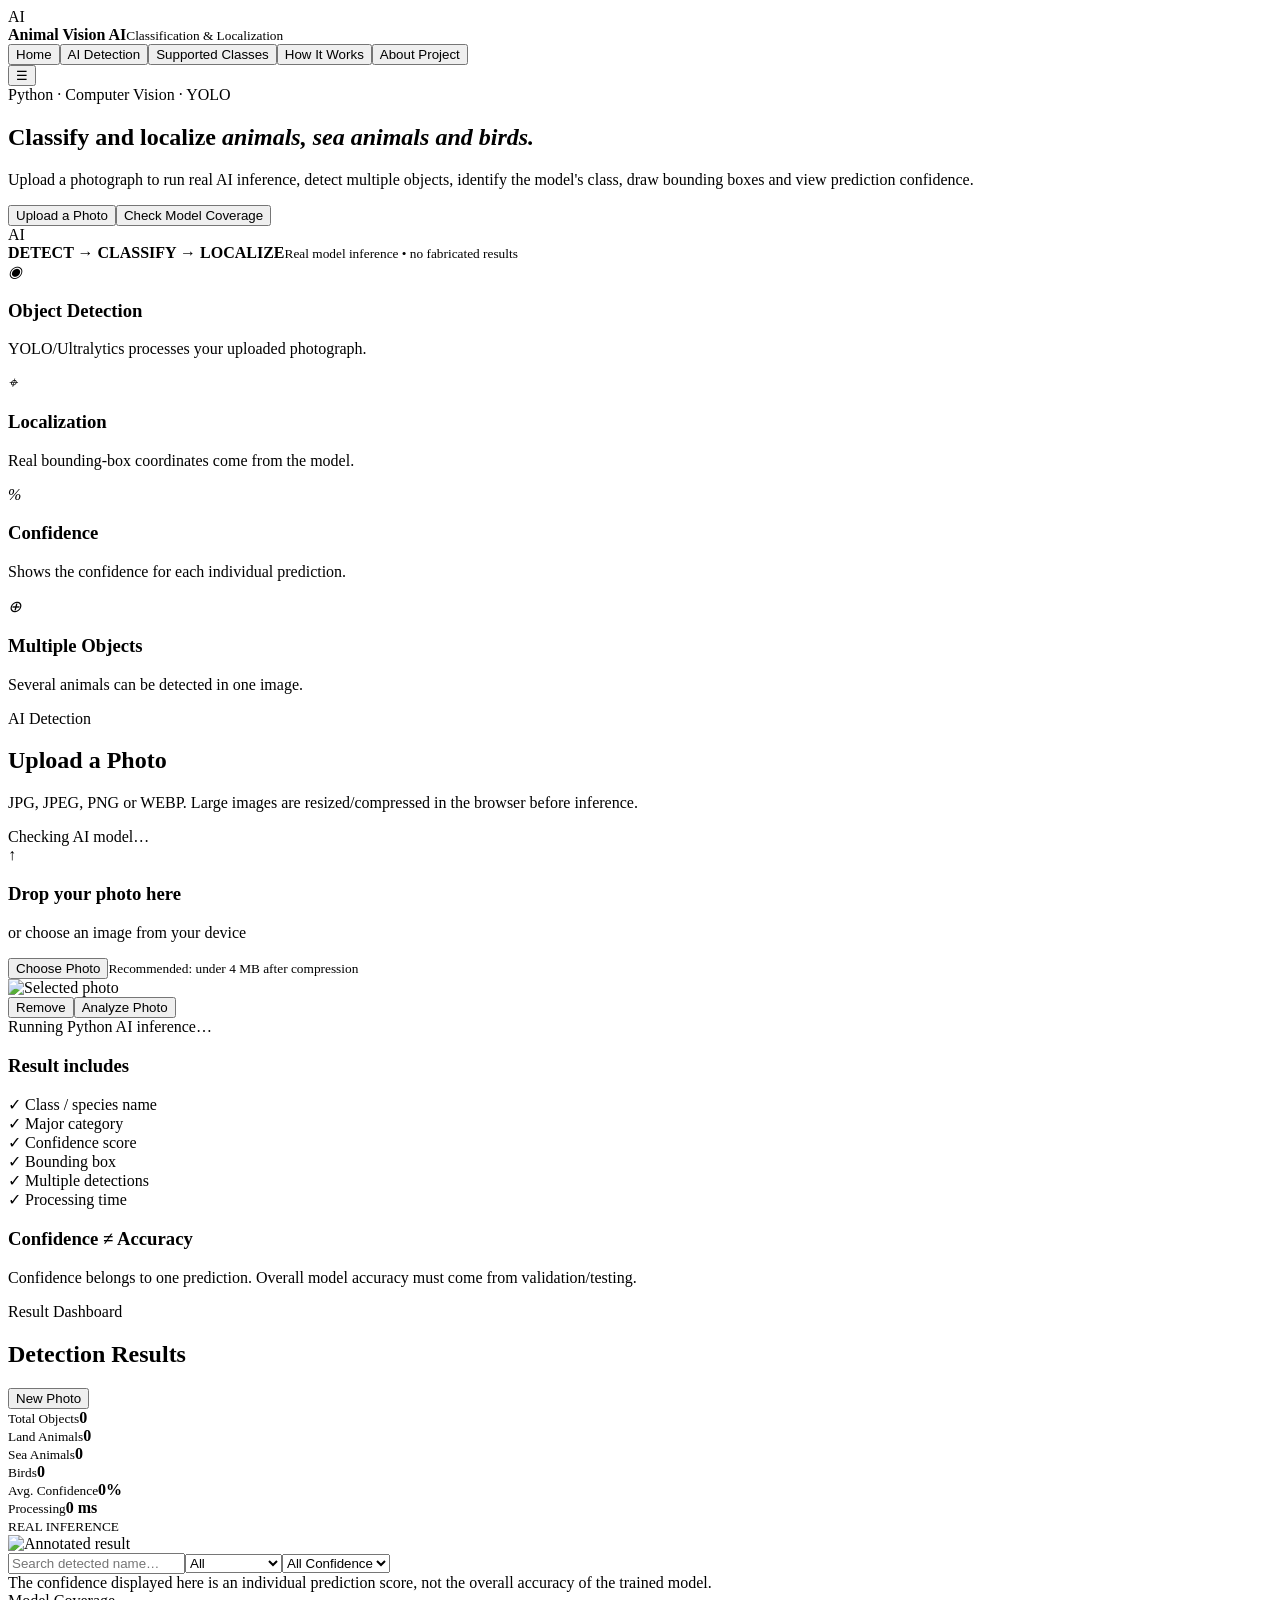
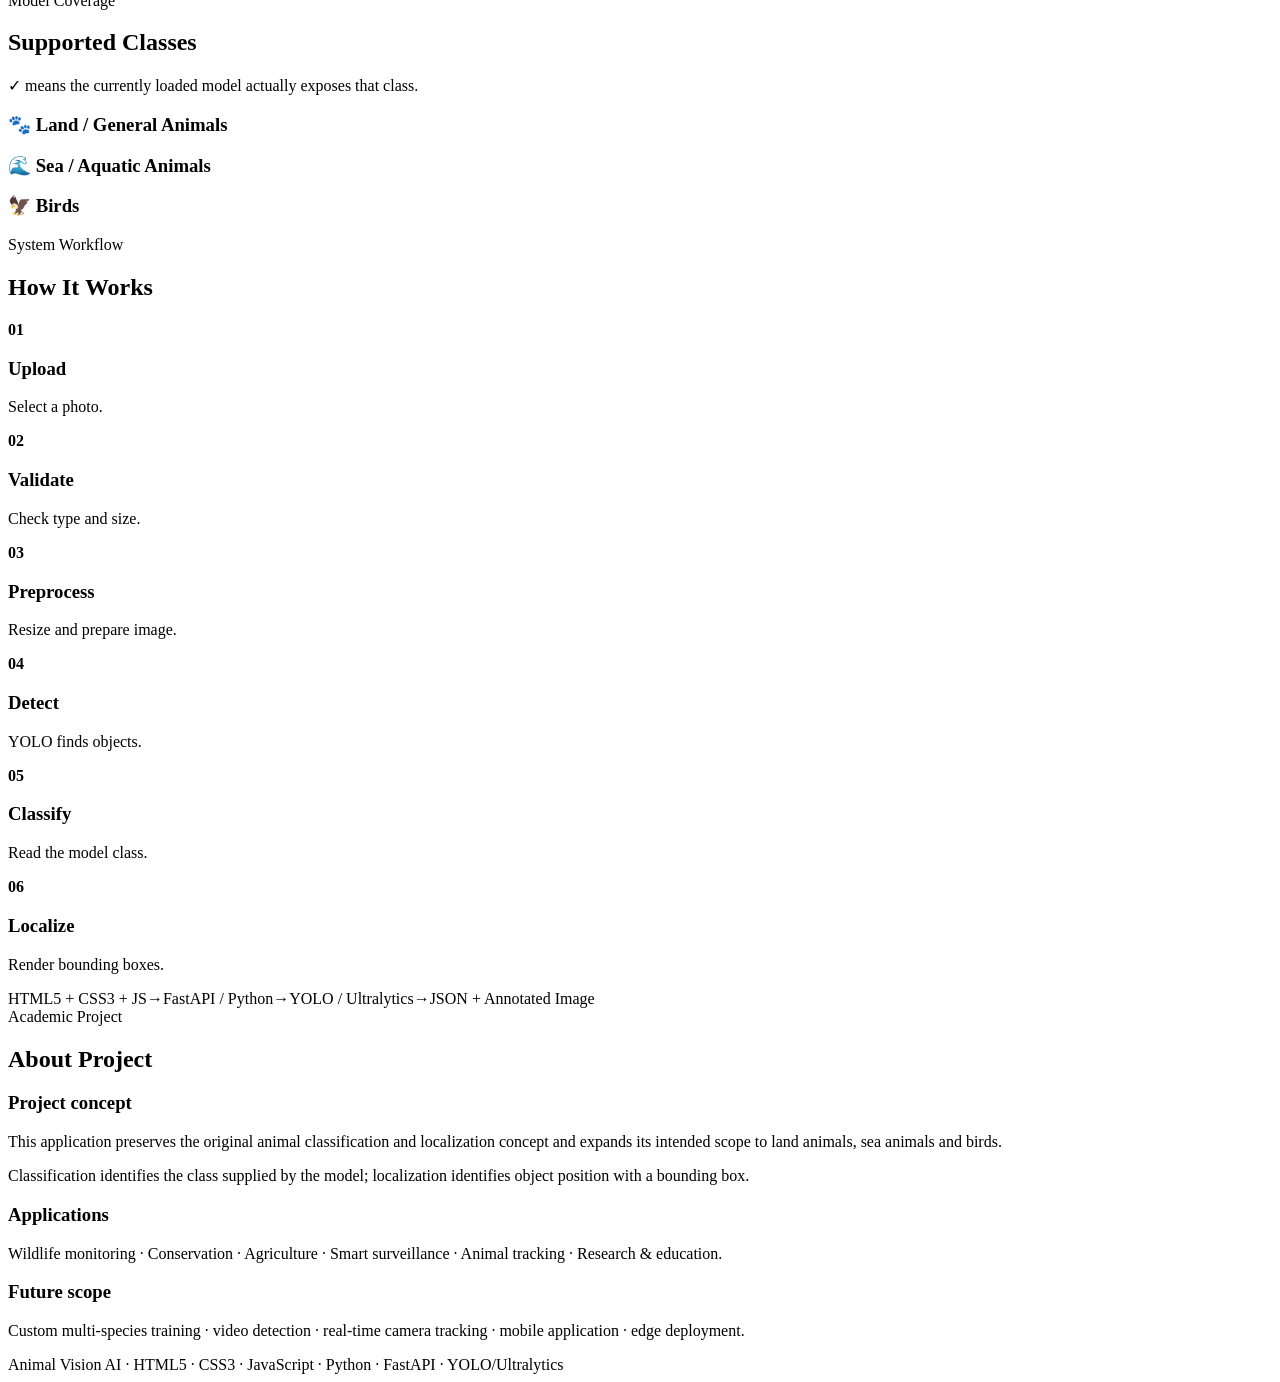
==== index.html @ 9071d3af "Add Vercel HTML CSS JS + FastAPI: index.html" ====
<!doctype html>
<html lang="en">
<head>
<meta charset="utf-8"><meta name="viewport" content="width=device-width,initial-scale=1">
<title>Animal Vision AI</title>
<meta name="description" content="AI-based classification and localization of animals, sea animals and birds using Python and YOLO.">
<link rel="stylesheet" href="/styles.css">
</head>
<body>
<header class="topbar"><div class="brand"><div class="logo">AI</div><div><strong>Animal Vision AI</strong><small>Classification & Localization</small></div></div>
<nav id="nav"><button class="active" data-view="home">Home</button><button data-view="detect">AI Detection</button><button data-view="classes">Supported Classes</button><button data-view="how">How It Works</button><button data-view="about">About Project</button></nav><button id="menu" class="menu">☰</button></header>
<main>
<section id="home" class="view active"><div class="hero"><div><span class="eyebrow">Python · Computer Vision · YOLO</span><h1>Classify and localize <em>animals, sea animals and birds.</em></h1><p>Upload a photograph to run real AI inference, detect multiple objects, identify the model's class, draw bounding boxes and view prediction confidence.</p><div class="actions"><button class="btn primary" data-view="detect">Upload a Photo</button><button class="btn" data-view="classes">Check Model Coverage</button></div></div><div class="hero-visual"><div class="radar"><span>AI</span></div><b>DETECT → CLASSIFY → LOCALIZE</b><small>Real model inference • no fabricated results</small></div></div>
<div class="features"><article><i>◉</i><h3>Object Detection</h3><p>YOLO/Ultralytics processes your uploaded photograph.</p></article><article><i>⌖</i><h3>Localization</h3><p>Real bounding-box coordinates come from the model.</p></article><article><i>%</i><h3>Confidence</h3><p>Shows the confidence for each individual prediction.</p></article><article><i>⊕</i><h3>Multiple Objects</h3><p>Several animals can be detected in one image.</p></article></div></section>

<section id="detect" class="view"><div class="page-head"><div><span class="eyebrow">AI Detection</span><h2>Upload a Photo</h2><p>JPG, JPEG, PNG or WEBP. Large images are resized/compressed in the browser before inference.</p></div><div id="health" class="status">Checking AI model…</div></div>
<div class="detect-grid"><div class="panel"><div id="drop" class="drop"><input id="file" type="file" accept=".jpg,.jpeg,.png,.webp" hidden><div class="upload-icon">↑</div><h3>Drop your photo here</h3><p>or choose an image from your device</p><button id="browse" class="btn primary">Choose Photo</button><small>Recommended: under 4 MB after compression</small></div>
<div id="previewBox" class="hidden"><img id="preview" alt="Selected photo"><div class="filebar"><strong id="filename"></strong><button id="remove" class="btn">Remove</button><button id="analyze" class="btn primary">Analyze Photo</button></div></div>
<div id="loading" class="loading hidden">Running Python AI inference…</div><div id="error" class="error hidden"></div></div>
<aside><div class="panel"><h3>Result includes</h3><p>✓ Class / species name<br>✓ Major category<br>✓ Confidence score<br>✓ Bounding box<br>✓ Multiple detections<br>✓ Processing time</p></div><div class="panel note"><h3>Confidence ≠ Accuracy</h3><p>Confidence belongs to one prediction. Overall model accuracy must come from validation/testing.</p></div></aside></div>
<div id="results" class="hidden results"><div class="page-head"><div><span class="eyebrow">Result Dashboard</span><h2>Detection Results</h2></div><button id="newPhoto" class="btn">New Photo</button></div>
<div class="summary"><div><small>Total Objects</small><b id="total">0</b></div><div><small>Land Animals</small><b id="land">0</b></div><div><small>Sea Animals</small><b id="sea">0</b></div><div><small>Birds</small><b id="birds">0</b></div><div><small>Avg. Confidence</small><b id="avg">0%</b></div><div><small>Processing</small><b id="ptime">0 ms</b></div></div>
<div class="result-grid"><div class="panel result-image"><div class="result-bar"><span id="model"></span><small>REAL INFERENCE</small></div><img id="output" alt="Annotated result"></div><div class="panel"><div class="filters"><input id="search" placeholder="Search detected name…"><select id="category"><option>All</option><option>Land Animal</option><option>Sea Animal</option><option>Bird</option><option>Other</option></select><select id="confidence"><option value="0">All Confidence</option><option value="50">Above 50%</option><option value="70">Above 70%</option><option value="80">Above 80%</option><option value="90">Above 90%</option></select></div><div id="list"></div></div></div>
<div class="footnote">The confidence displayed here is an individual prediction score, not the overall accuracy of the trained model.</div></div></section>

<section id="classes" class="view"><div class="page-head"><div><span class="eyebrow">Model Coverage</span><h2>Supported Classes</h2><p>✓ means the currently loaded model actually exposes that class.</p></div></div><div id="coverage" class="panel"></div><div class="panel class-group"><h3>🐾 Land / General Animals</h3><div id="landClasses" class="chips"></div></div><div class="panel class-group"><h3>🌊 Sea / Aquatic Animals</h3><div id="seaClasses" class="chips"></div></div><div class="panel class-group"><h3>🦅 Birds</h3><div id="birdClasses" class="chips"></div></div></section>

<section id="how" class="view"><div class="page-head"><div><span class="eyebrow">System Workflow</span><h2>How It Works</h2></div></div><div class="steps"><article><b>01</b><h3>Upload</h3><p>Select a photo.</p></article><article><b>02</b><h3>Validate</h3><p>Check type and size.</p></article><article><b>03</b><h3>Preprocess</h3><p>Resize and prepare image.</p></article><article><b>04</b><h3>Detect</h3><p>YOLO finds objects.</p></article><article><b>05</b><h3>Classify</h3><p>Read the model class.</p></article><article><b>06</b><h3>Localize</h3><p>Render bounding boxes.</p></article></div><div class="architecture"><span>HTML5 + CSS3 + JS</span><b>→</b><span>FastAPI / Python</span><b>→</b><span>YOLO / Ultralytics</span><b>→</b><span>JSON + Annotated Image</span></div></section>

<section id="about" class="view"><div class="page-head"><div><span class="eyebrow">Academic Project</span><h2>About Project</h2></div></div><div class="about-grid"><div class="panel"><h3>Project concept</h3><p>This application preserves the original animal classification and localization concept and expands its intended scope to land animals, sea animals and birds.</p><p>Classification identifies the class supplied by the model; localization identifies object position with a bounding box.</p></div><div class="panel"><h3>Applications</h3><p>Wildlife monitoring · Conservation · Agriculture · Smart surveillance · Animal tracking · Research & education.</p></div><div class="panel"><h3>Future scope</h3><p>Custom multi-species training · video detection · real-time camera tracking · mobile application · edge deployment.</p></div></div></section>
</main><footer>Animal Vision AI · HTML5 · CSS3 · JavaScript · Python · FastAPI · YOLO/Ultralytics</footer>
<script src="/app.js"></script></body></html>
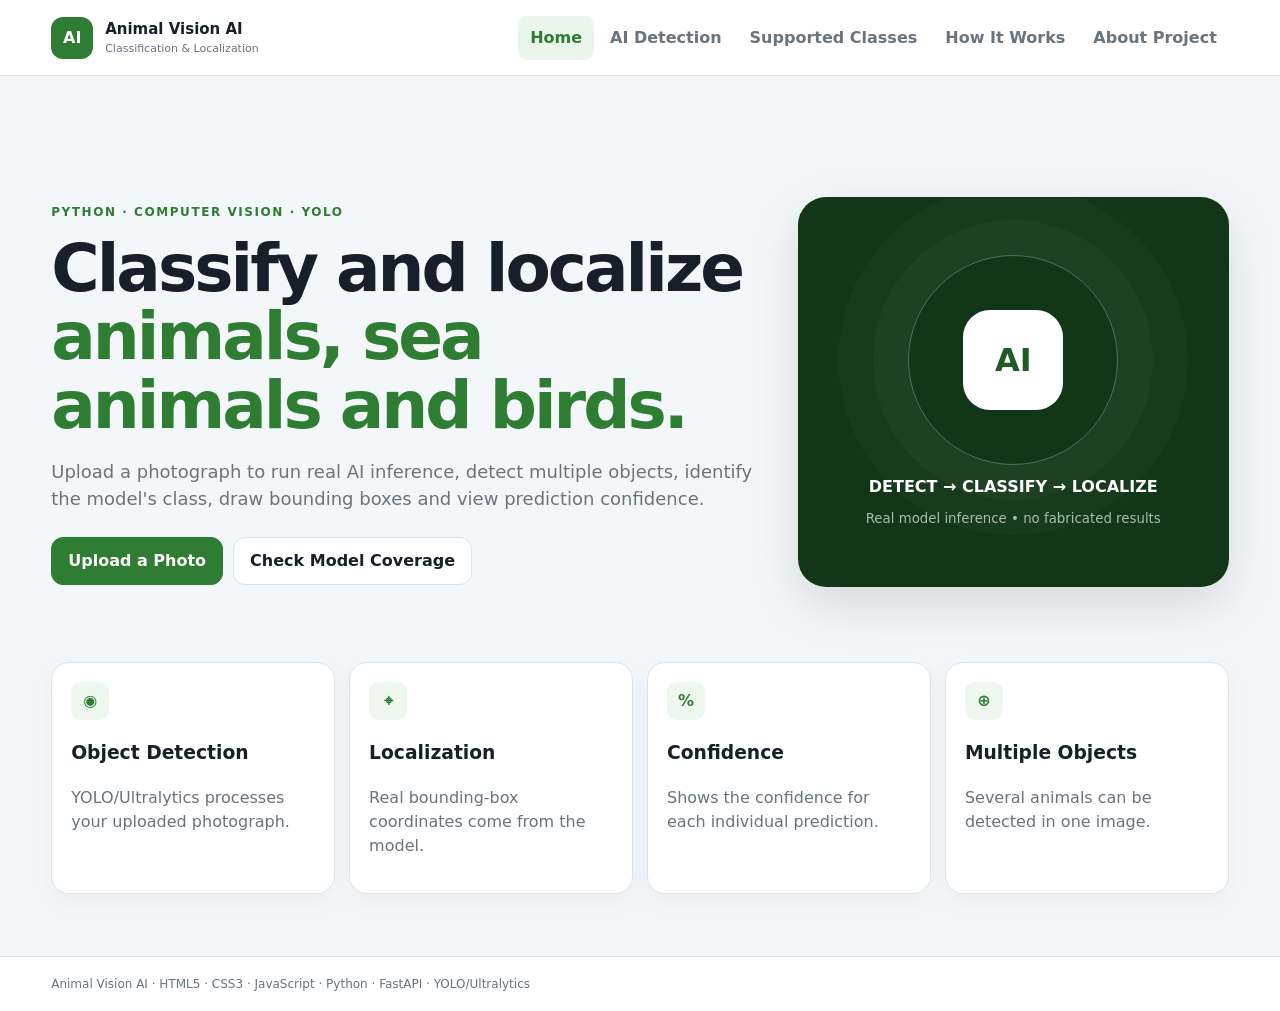
==== commit e4ad1e11: "Connect frontend config and AI API" ====
--- a/index.html
+++ b/index.html
@@ -29,4 +29,4 @@
 
 <section id="about" class="view"><div class="page-head"><div><span class="eyebrow">Academic Project</span><h2>About Project</h2></div></div><div class="about-grid"><div class="panel"><h3>Project concept</h3><p>This application preserves the original animal classification and localization concept and expands its intended scope to land animals, sea animals and birds.</p><p>Classification identifies the class supplied by the model; localization identifies object position with a bounding box.</p></div><div class="panel"><h3>Applications</h3><p>Wildlife monitoring · Conservation · Agriculture · Smart surveillance · Animal tracking · Research & education.</p></div><div class="panel"><h3>Future scope</h3><p>Custom multi-species training · video detection · real-time camera tracking · mobile application · edge deployment.</p></div></div></section>
 </main><footer>Animal Vision AI · HTML5 · CSS3 · JavaScript · Python · FastAPI · YOLO/Ultralytics</footer>
-<script src="/app.js"></script></body></html>+<script src="/config.js"></script><script src="/app.js"></script></body></html>
--- a/styles.css
+++ b/styles.css
@@ -0,0 +1 @@
+:root{--p:#2e7d32;--pd:#1f5c25;--blue:#1565c0;--bg:#f4f7f9;--w:#fff;--t:#17202a;--m:#68747e;--bd:#dce4e9;--r:18px}*{box-sizing:border-box}body{margin:0;font-family:Inter,system-ui,-apple-system,"Segoe UI",sans-serif;background:var(--bg);color:var(--t);line-height:1.5}button,input,select{font:inherit}button{cursor:pointer}.topbar{height:76px;position:sticky;top:0;z-index:10;background:rgba(255,255,255,.95);backdrop-filter:blur(10px);border-bottom:1px solid var(--bd);display:flex;align-items:center;justify-content:space-between;padding:0 4vw}.brand{display:flex;align-items:center;gap:12px}.logo{width:42px;height:42px;border-radius:12px;background:var(--p);color:#fff;display:grid;place-items:center;font-weight:900}.brand div:last-child{display:grid}.brand strong{font-size:15px}.brand small{font-size:11px;color:var(--m)}nav{display:flex;gap:4px}nav button,.menu{border:0;background:transparent;color:var(--m);padding:10px 12px;border-radius:10px;font-weight:700}nav button:hover,nav button.active{background:#eaf5eb;color:var(--p)}.menu{display:none;font-size:22px}main{width:min(1300px,92vw);margin:auto}.view{display:none;padding:46px 0 62px;min-height:calc(100vh - 130px)}.view.active{display:block}.hero{min-height:540px;display:grid;grid-template-columns:1.25fr .75fr;gap:28px;align-items:center}.eyebrow{font-size:12px;letter-spacing:.13em;text-transform:uppercase;color:var(--p);font-weight:900}.hero h1{font-size:clamp(38px,5.2vw,66px);line-height:1.04;letter-spacing:-.045em;margin:12px 0 18px}.hero h1 em{font-style:normal;color:var(--p)}.hero p{max-width:760px;color:var(--m);font-size:18px}.actions{display:flex;gap:10px;margin-top:25px}.btn{border:1px solid var(--bd);background:#fff;color:var(--t);padding:11px 16px;border-radius:12px;font-weight:800}.btn.primary{border-color:var(--p);background:var(--p);color:#fff}.btn.primary:hover{background:var(--pd)}.hero-visual{min-height:390px;border-radius:28px;background:#123718;color:#fff;display:grid;place-items:center;align-content:center;text-align:center;gap:10px;padding:30px;box-shadow:0 18px 50px rgba(0,0,0,.12)}.hero-visual small{color:rgba(255,255,255,.65)}.radar{width:210px;height:210px;border-radius:50%;border:1px solid rgba(255,255,255,.28);display:grid;place-items:center;box-shadow:0 0 0 35px rgba(255,255,255,.03),0 0 0 70px rgba(255,255,255,.02)}.radar span{width:100px;height:100px;background:#fff;color:#1d5c24;border-radius:27px;display:grid;place-items:center;font-size:32px;font-weight:900}.features{display:grid;grid-template-columns:repeat(4,1fr);gap:14px}.features article,.panel{background:#fff;border:1px solid var(--bd);border-radius:var(--r);padding:19px;box-shadow:0 8px 25px rgba(23,32,42,.04)}.features i{width:38px;height:38px;border-radius:10px;background:#edf7ee;color:var(--p);display:grid;place-items:center;font-style:normal;font-weight:900}.features p,.panel p{color:var(--m)}.page-head{display:flex;align-items:flex-end;justify-content:space-between;gap:18px;margin-bottom:20px}.page-head h2{font-size:44px;line-height:1.08;margin:8px 0}.page-head p{margin:0;color:var(--m)}.status{padding:8px 12px;border-radius:999px;background:#eef3f6;color:var(--m);font-size:12px;font-weight:800}.status.ok{background:#eaf6eb;color:#2e7d32}.status.bad{background:#fff0ef;color:#a52d25}.detect-grid{display:grid;grid-template-columns:1fr 310px;gap:18px}.drop{min-height:350px;border:2px dashed #c7d1d8;border-radius:15px;display:grid;place-items:center;align-content:center;text-align:center;background:#fbfcfd;padding:30px}.drop.drag{background:#f1faf2;border-color:var(--p)}.upload-icon{width:62px;height:62px;border-radius:17px;background:#e8f6e9;color:var(--p);display:grid;place-items:center;font-size:31px;font-weight:900}.drop p{color:var(--m)}.drop small{display:block;color:var(--m);margin-top:12px}.panel #preview{display:block;width:100%;max-height:520px;object-fit:contain;background:#11171b;border-radius:12px}.filebar{display:flex;align-items:center;gap:10px;flex-wrap:wrap;margin-top:12px}.filebar strong{flex:1;min-width:170px}.loading{margin-top:12px;padding:13px;border-radius:11px;background:#eef6fb;color:#315c76}.error{margin-top:12px;padding:13px;border-radius:11px;background:#fff0ef;color:#a52d25}.hidden{display:none!important}.note{background:#fbfbf4}.results{margin-top:34px}.summary{display:grid;grid-template-columns:repeat(6,1fr);gap:10px;margin-bottom:18px}.summary div{background:#fff;border:1px solid var(--bd);border-radius:13px;padding:14px}.summary small{display:block;color:var(--m);font-size:11px;font-weight:700}.summary b{font-size:25px}.result-grid{display:grid;grid-template-columns:1.1fr .9fr;gap:18px}.result-image img{width:100%;max-height:650px;object-fit:contain;background:#101518;border-radius:12px}.result-bar{display:flex;justify-content:space-between;align-items:center;color:var(--m);font-size:12px;font-weight:800;margin-bottom:10px}.result-bar small{background:#eaf5ff;color:var(--blue);border-radius:999px;padding:6px 9px}.filters{display:grid;gap:8px;margin-bottom:13px}.filters input,.filters select{width:100%;padding:10px;border:1px solid var(--bd);border-radius:10px;background:#fff;color:var(--t)}.item{border:1px solid var(--bd);border-radius:12px;padding:12px;margin-bottom:9px}.itemtop{display:flex;justify-content:space-between;gap:10px}.item small{display:block;color:var(--m)}.prog{height:7px;background:#edf1f3;border-radius:999px;margin-top:7px}.prog span{display:block;height:100%;background:var(--p);border-radius:inherit}.bbox{font-size:11px;color:var(--m);margin-top:8px}.footnote{margin-top:11px;padding:13px 15px;border:1px solid #e8e5cf;background:#fbfbf4;color:#6e6a3c;border-radius:11px;font-size:12px}.chips{display:grid;grid-template-columns:repeat(5,1fr);gap:9px}.class-group{margin-top:18px}.chip{border:1px solid var(--bd);border-radius:11px;padding:10px;background:#fbfcfd}.chip.supported{background:#f2faf3;border-color:#cde3cf}.chip b{display:block;font-size:13px}.chip small{color:var(--m);font-size:11px}.steps{display:grid;grid-template-columns:repeat(6,1fr);gap:10px}.steps article{background:#fff;border:1px solid var(--bd);border-radius:14px;padding:17px}.steps b{display:grid;place-items:center;width:30px;height:30px;border-radius:9px;background:#eaf5eb;color:var(--p)}.architecture{margin-top:18px;background:#11191d;color:#fff;border-radius:17px;padding:20px;display:flex;gap:10px;justify-content:center;align-items:center;flex-wrap:wrap}.architecture span{padding:10px 12px;border:1px solid rgba(255,255,255,.14);border-radius:10px}.about-grid{display:grid;grid-template-columns:1.2fr .8fr;gap:18px}.about-grid .panel:first-child{grid-row:span 2}footer{border-top:1px solid var(--bd);background:#fff;color:var(--m);padding:18px 4vw;font-size:12px}@media(max-width:900px){nav{display:none;position:absolute;top:76px;left:0;right:0;background:#fff;border-bottom:1px solid var(--bd);padding:10px 4vw;flex-wrap:wrap}.menu{display:block}nav.open{display:flex}.hero,.detect-grid,.result-grid,.about-grid{grid-template-columns:1fr}.features{grid-template-columns:1fr 1fr}.summary{grid-template-columns:repeat(3,1fr)}.chips{grid-template-columns:repeat(3,1fr)}.steps{grid-template-columns:repeat(3,1fr)}}@media(max-width:600px){.features,.summary,.chips,.steps{grid-template-columns:1fr 1fr}.page-head{align-items:flex-start;flex-direction:column}.page-head h2{font-size:34px}}
